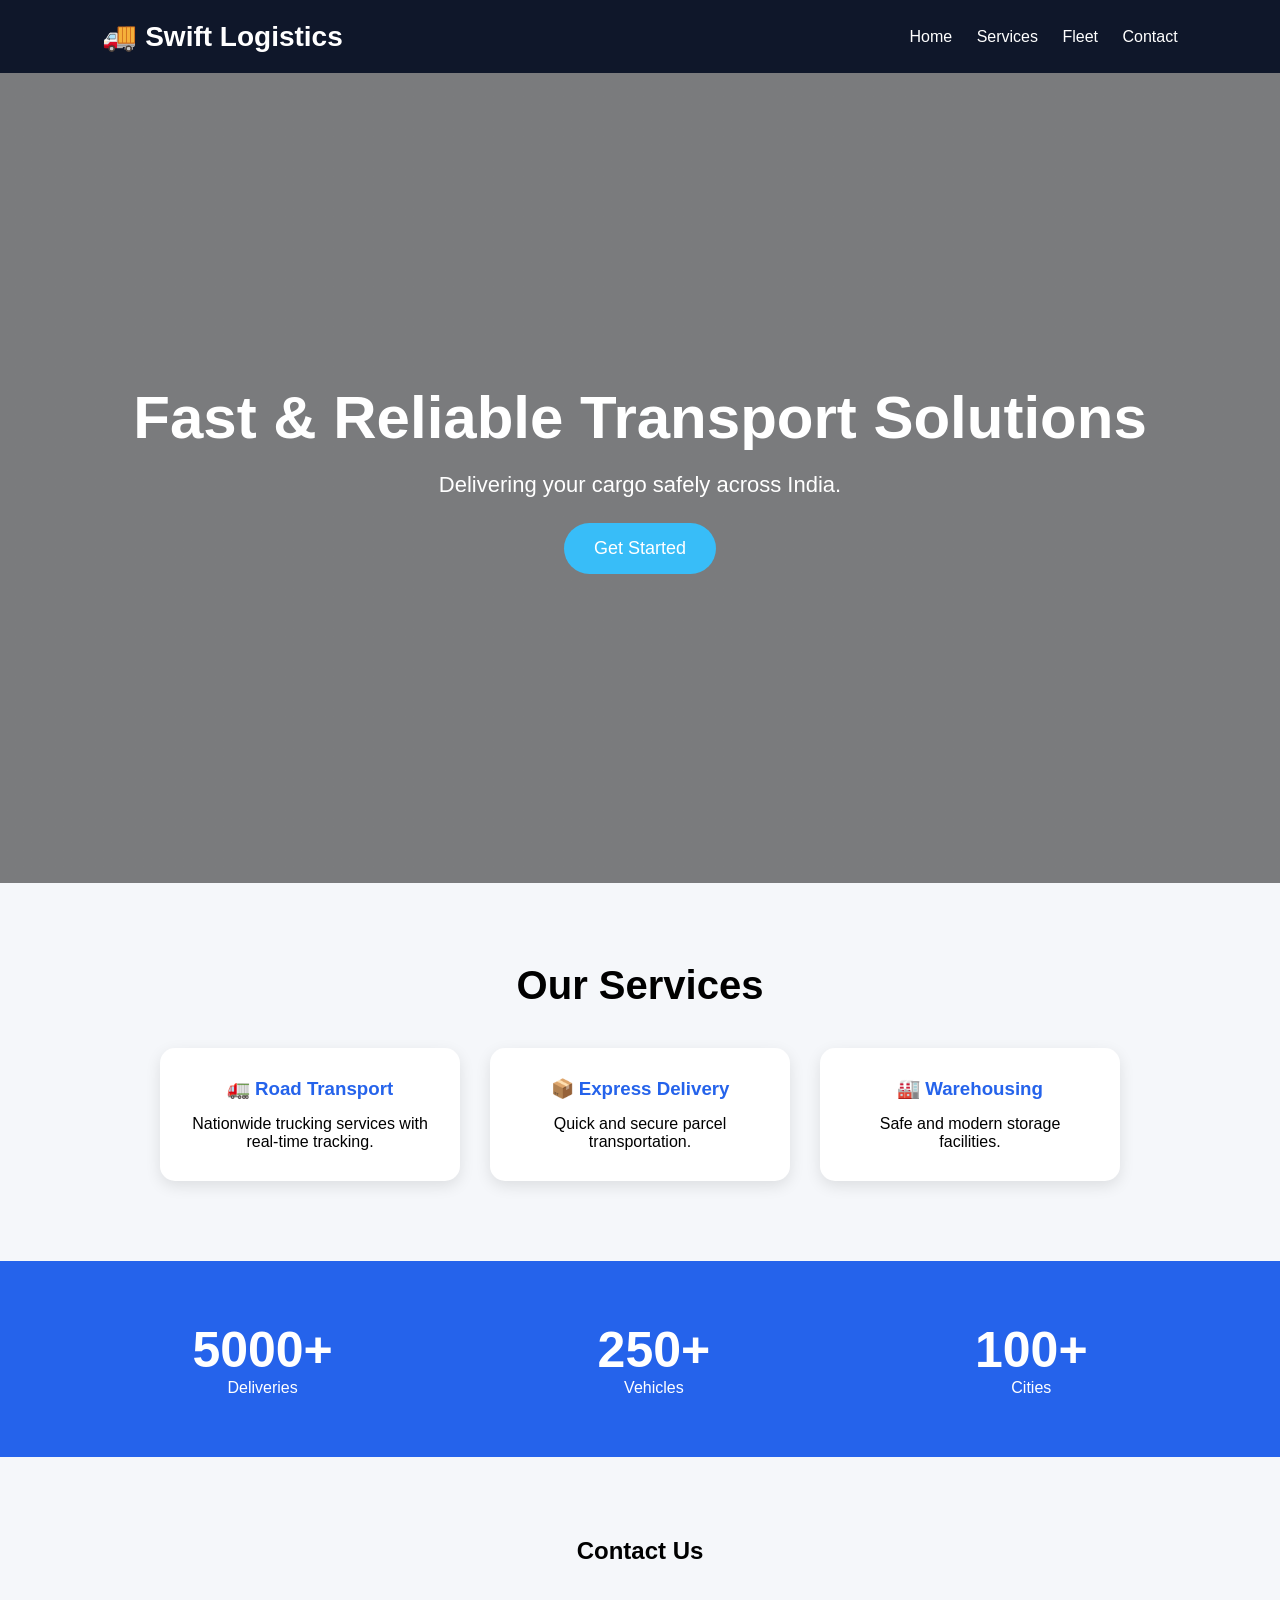
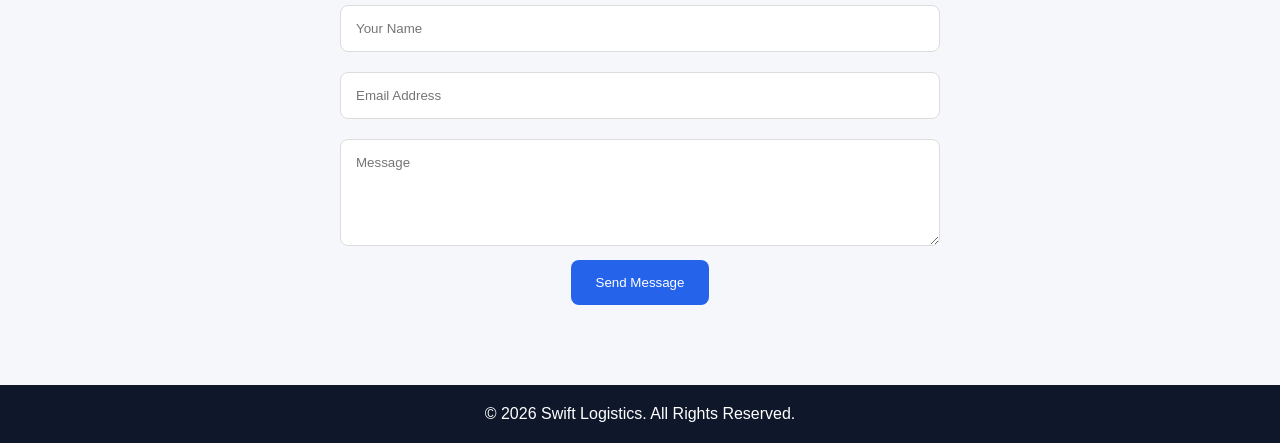
==== index.html @ 26e7b61d "first commitment" ====
<!DOCTYPE html>
<html lang="en">
<head>
    <meta charset="UTF-8">
    <meta name="viewport" content="width=device-width, initial-scale=1.0">
    <title>Swift Logistics</title>
    <link rel="stylesheet" href="style.css">
</head>
<body>

<header>
    <div class="logo">🚚 Swift Logistics</div>

    <nav>
        <a href="#">Home</a>
        <a href="#">Services</a>
        <a href="#">Fleet</a>
        <a href="#">Contact</a>
    </nav>
</header>

<section class="hero">
    <div class="hero-content">
        <h1>Fast & Reliable Transport Solutions</h1>
        <p>Delivering your cargo safely across India.</p>
        <button>Get Started</button>
    </div>
</section>

<section class="services">

    <h2>Our Services</h2>

    <div class="service-container">

        <div class="card">
            <h3>🚛 Road Transport</h3>
            <p>Nationwide trucking services with real-time tracking.</p>
        </div>

        <div class="card">
            <h3>📦 Express Delivery</h3>
            <p>Quick and secure parcel transportation.</p>
        </div>

        <div class="card">
            <h3>🏭 Warehousing</h3>
            <p>Safe and modern storage facilities.</p>
        </div>

    </div>

</section>

<section class="stats">

    <div class="stat-box">
        <h1>5000+</h1>
        <p>Deliveries</p>
    </div>

    <div class="stat-box">
        <h1>250+</h1>
        <p>Vehicles</p>
    </div>

    <div class="stat-box">
        <h1>100+</h1>
        <p>Cities</p>
    </div>

</section>

<section class="contact">

    <h2>Contact Us</h2>

    <form>
        <input type="text" placeholder="Your Name">
        <input type="email" placeholder="Email Address">
        <textarea rows="5" placeholder="Message"></textarea>
        <button type="submit">Send Message</button>
    </form>

</section>

<footer>
    <p>© 2026 Swift Logistics. All Rights Reserved.</p>
</footer>

</body>
</html>
---- style.css ----
*{
    margin:0;
    padding:0;
    box-sizing:border-box;
    font-family:Arial, sans-serif;
}

body{
    background:#f5f7fa;
}

/* Header */

header{
    background:#0f172a;
    color:white;
    padding:20px 8%;
    display:flex;
    justify-content:space-between;
    align-items:center;
}

.logo{
    font-size:28px;
    font-weight:bold;
}

nav a{
    color:white;
    text-decoration:none;
    margin-left:20px;
    transition:0.3s;
}

nav a:hover{
    color:#38bdf8;
}

/* Hero */

.hero{
    height:90vh;
    background:linear-gradient(
    rgba(0,0,0,0.5),
    rgba(0,0,0,0.5)),
    url("https://images.unsplash.com/photo-1501706362039-c6e13b4b7d6b?q=80&w=1920");

    background-size:cover;
    background-position:center;

    display:flex;
    justify-content:center;
    align-items:center;
    text-align:center;
}

.hero-content{
    color:white;
    animation:fadeIn 2s ease;
}

.hero h1{
    font-size:60px;
    margin-bottom:20px;
}

.hero p{
    font-size:22px;
    margin-bottom:25px;
}

.hero button{
    padding:15px 30px;
    border:none;
    background:#38bdf8;
    color:white;
    font-size:18px;
    border-radius:30px;
    cursor:pointer;
    transition:0.4s;
}

.hero button:hover{
    transform:scale(1.1);
}

/* Services */

.services{
    padding:80px 8%;
    text-align:center;
}

.services h2{
    margin-bottom:40px;
    font-size:40px;
}

.service-container{
    display:flex;
    justify-content:center;
    gap:30px;
    flex-wrap:wrap;
}

.card{
    background:white;
    width:300px;
    padding:30px;
    border-radius:15px;
    box-shadow:0 5px 15px rgba(0,0,0,0.1);
    transition:0.4s;
}

.card:hover{
    transform:translateY(-15px);
}

.card h3{
    margin-bottom:15px;
    color:#2563eb;
}

/* Stats */

.stats{
    background:#2563eb;
    color:white;
    padding:60px;
    display:flex;
    justify-content:space-around;
    flex-wrap:wrap;
    text-align:center;
}

.stat-box h1{
    font-size:50px;
}

/* Contact */

.contact{
    padding:80px 8%;
    text-align:center;
}

.contact h2{
    margin-bottom:30px;
}

form{
    max-width:600px;
    margin:auto;
}

input,
textarea{
    width:100%;
    padding:15px;
    margin:10px 0;
    border:1px solid #ddd;
    border-radius:8px;
}

form button{
    background:#2563eb;
    color:white;
    border:none;
    padding:15px 25px;
    border-radius:8px;
    cursor:pointer;
}

/* Footer */

footer{
    background:#0f172a;
    color:white;
    text-align:center;
    padding:20px;
}

/* Animation */

@keyframes fadeIn{
    from{
        opacity:0;
        transform:translateY(50px);
    }
    to{
        opacity:1;
        transform:translateY(0);
    }
}

/* Mobile */

@media(max-width:768px){

header{
    flex-direction:column;
}

nav{
    margin-top:15px;
}

.hero h1{
    font-size:35px;
}

.stats{
    gap:30px;
}
}
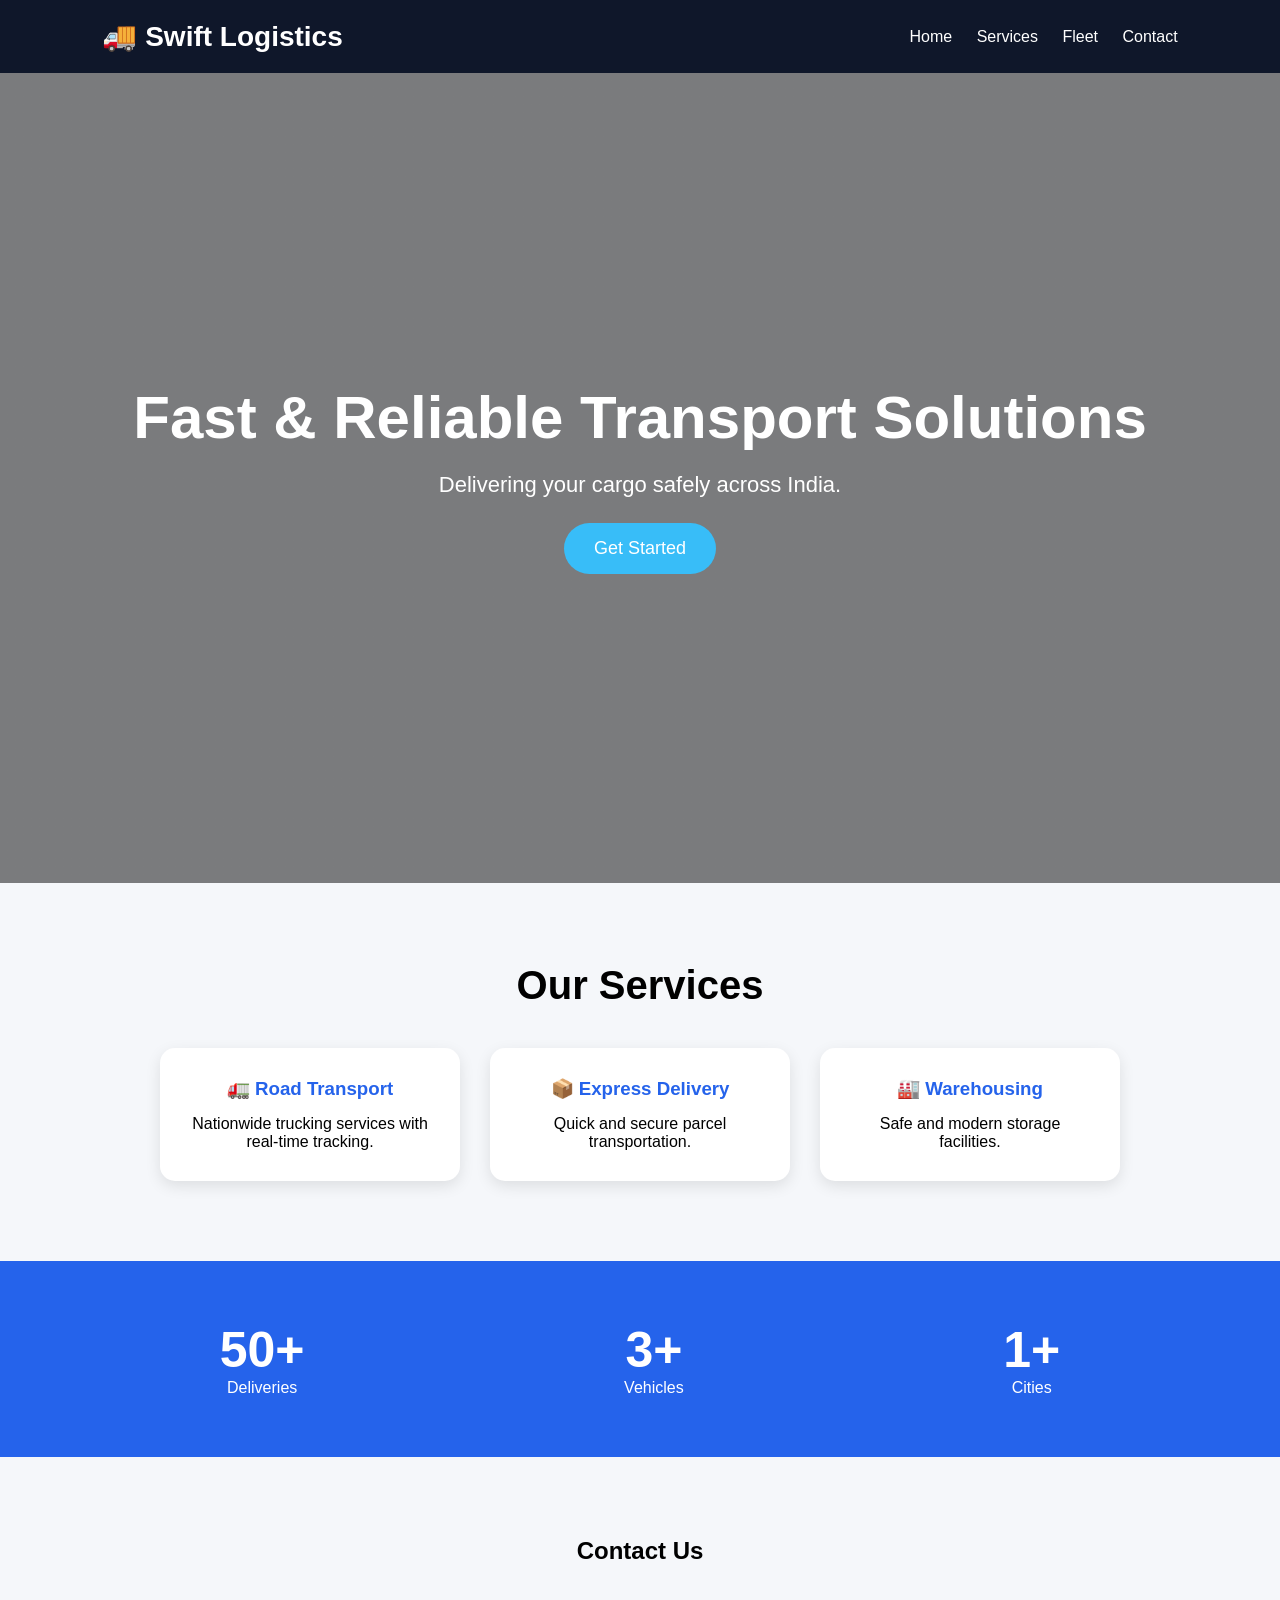
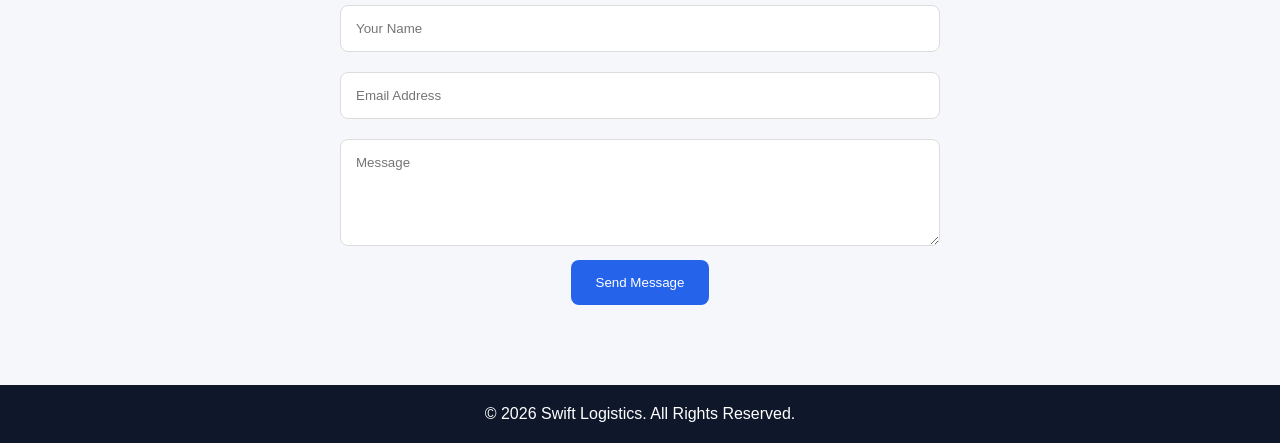
==== commit 4e7fa0cb: "Add animations.css and effects.js to index.html" ====
--- a/index.html
+++ b/index.html
@@ -5,6 +5,7 @@
     <meta name="viewport" content="width=device-width, initial-scale=1.0">
     <title>Swift Logistics</title>
     <link rel="stylesheet" href="style.css">
+    <link rel="stylesheet" href="animations.css">
 </head>
 <body>
 
@@ -87,6 +88,6 @@
 <footer>
     <p>© 2026 Swift Logistics. All Rights Reserved.</p>
 </footer>
-
+    <script src="effects.js"></script>
 </body>
 </html>
--- a/animations.css
+++ b/animations.css
@@ -0,0 +1,93 @@
+/* Smooth scrolling */
+html {
+    scroll-behavior: smooth;
+}
+
+/* Floating animation */
+
+@keyframes floatTruck {
+    0% {
+        transform: translateX(-50px);
+    }
+
+    50% {
+        transform: translateX(50px);
+    }
+
+    100% {
+        transform: translateX(-50px);
+    }
+}
+
+/* Pulse effect */
+
+@keyframes pulse {
+    0% {
+        transform: scale(1);
+    }
+
+    50% {
+        transform: scale(1.08);
+    }
+
+    100% {
+        transform: scale(1);
+    }
+}
+
+/* Fade Up Animation */
+
+.fade-up {
+    opacity: 0;
+    transform: translateY(50px);
+    transition: all 1s ease;
+}
+
+.fade-up.show {
+    opacity: 1;
+    transform: translateY(0);
+}
+
+/* Glowing cards */
+
+.card:hover {
+    box-shadow:
+        0 0 10px #2563eb,
+        0 0 20px #2563eb,
+        0 0 30px #2563eb;
+}
+
+/* Hero button pulse */
+
+.hero button {
+    animation: pulse 2s infinite;
+}
+
+/* Floating WhatsApp Button */
+
+.whatsapp-btn {
+    position: fixed;
+    right: 20px;
+    bottom: 20px;
+    width: 65px;
+    height: 65px;
+    border-radius: 50%;
+    background: #25D366;
+    color: white;
+    font-size: 32px;
+    border: none;
+    cursor: pointer;
+    z-index: 999;
+    box-shadow: 0 5px 20px rgba(0,0,0,0.3);
+}
+
+/* Truck Banner */
+
+.truck-banner {
+    position: fixed;
+    bottom: 0;
+    left: 0;
+    font-size: 40px;
+    z-index: 998;
+    animation: floatTruck 15s linear infinite;
+}
